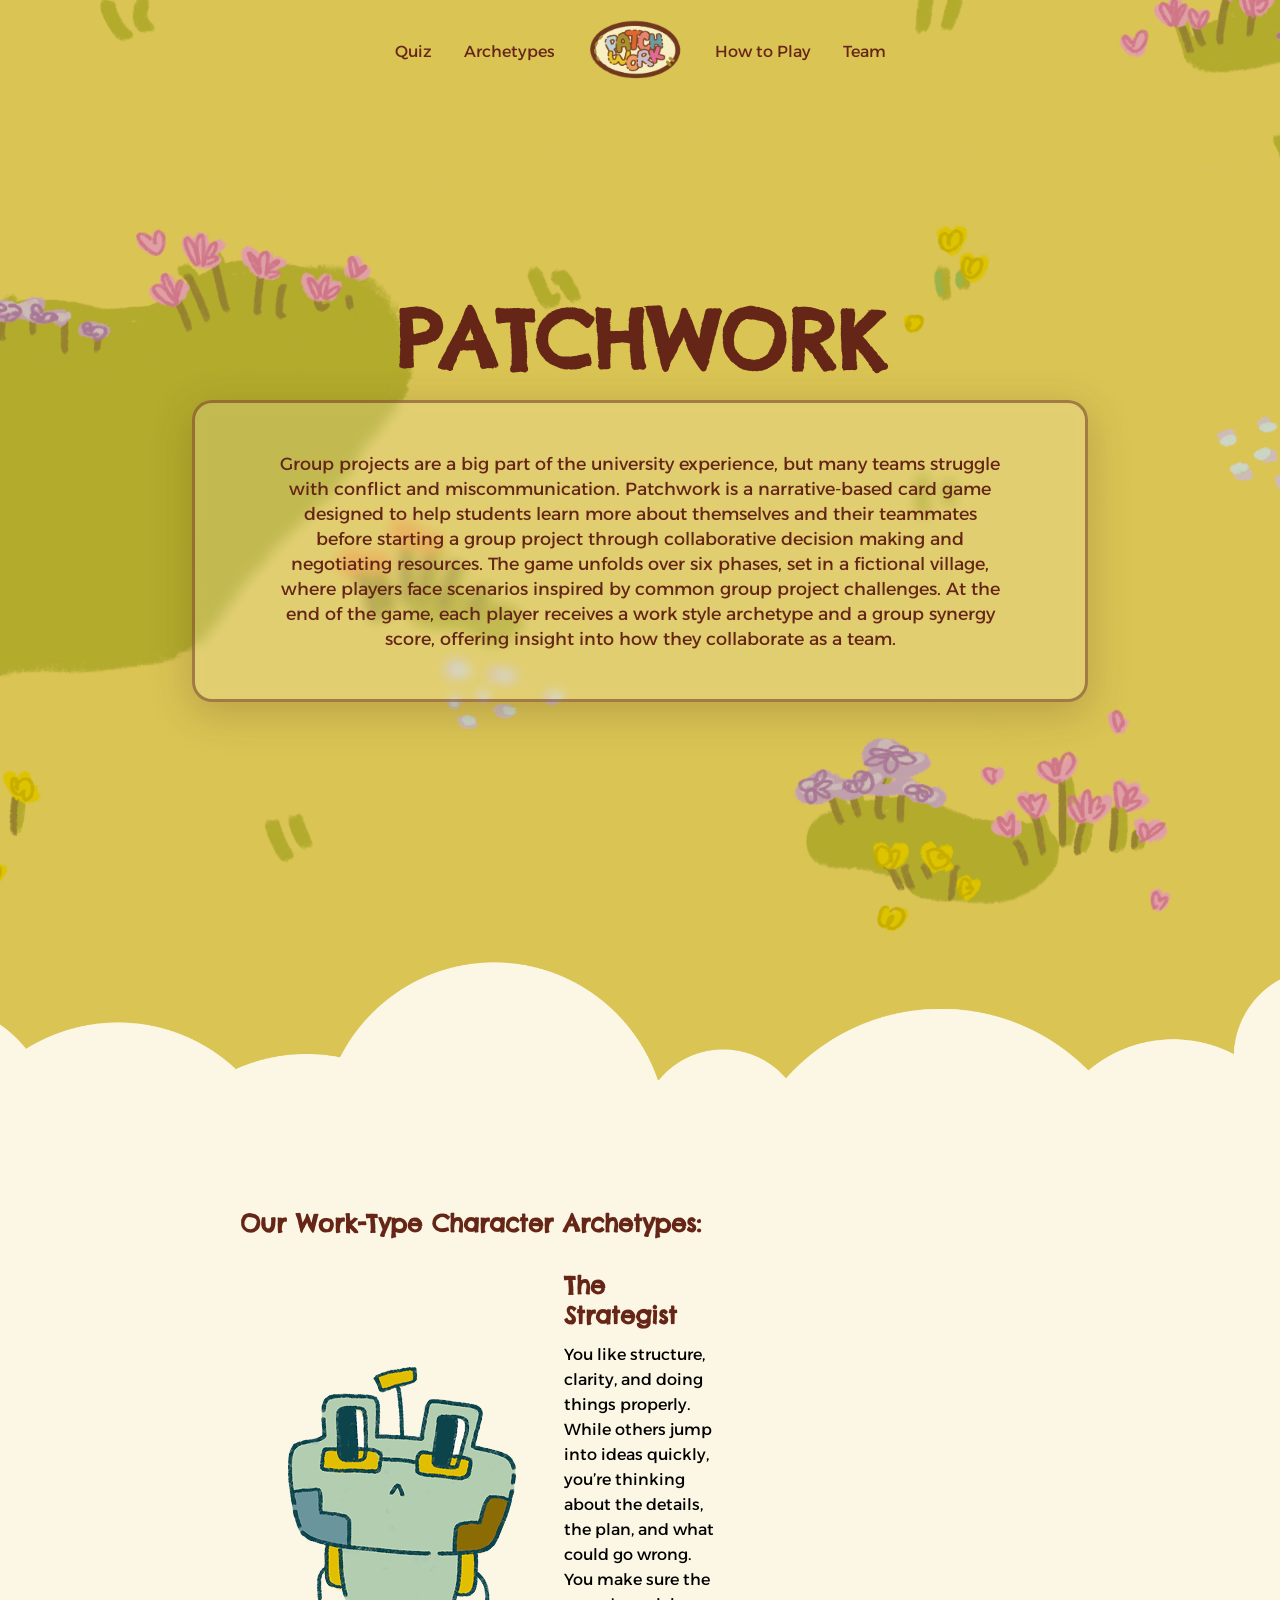
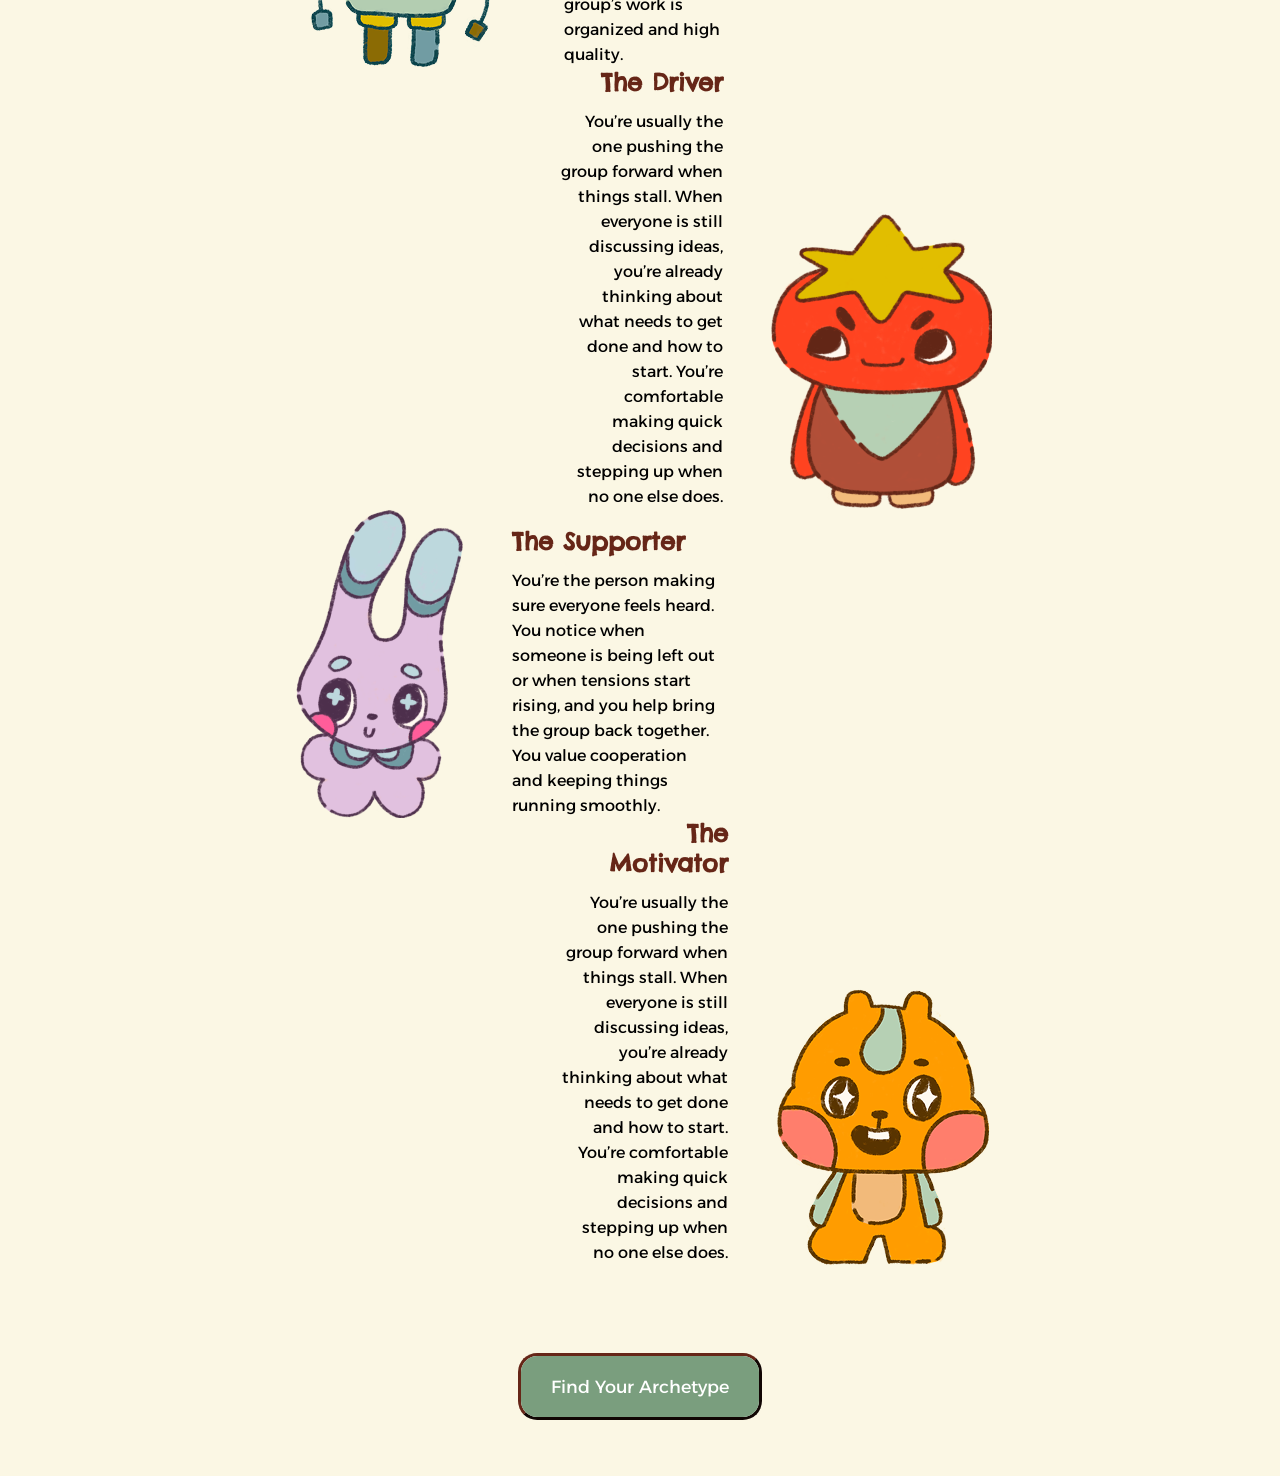
==== index.html @ 2ec2aea0 "Add files via upload" ====
<!DOCTYPE html>
<html lang="en">
<head>
  <meta charset="UTF-8" />
  <meta name="viewport" content="width=device-width, initial-scale=1.0"/>
  <title>Patchwork</title>
  <link href="main.css" rel="stylesheet">
  <link href="fonts.css" rel="stylesheet">

</head>

<header>
  <nav>
    <a class="nav" href="quiz.html">Quiz</a>
    <a class="nav" href="archetypes.html">Archetypes</a>
    <a href="index.html"><img class="nav-img" src="images/logo.png"></a>
    <a class="nav" href="">How to Play</a>
    <a class="nav" href="about.html">Team</a>
  </nav>
</header>

<body>

  <section class="hero">
  <div class="hero-content">
    <h1>PATCHWORK</h1>
    <div class="overlay-box">
      <p>Group projects are a big part of the university experience, but many teams struggle with conflict and miscommunication.
        Patchwork is a narrative-based card game designed to help students learn more about themselves and their teammates before
        starting a group project through collaborative decision making and negotiating resources. The game unfolds over six phases,
        set in a fictional village, where players face scenarios inspired by common group project challenges. At the end of the game,
        each player receives a work style archetype and a group synergy score, offering insight into how they collaborate as a team. </p>
    </div>
  </div>
</section>

<section class="archetypes">
  <h1> Our Work-Type Character Archetypes: </h1>

  <div class="char-box">
    <img src="images/strategist.png">
    <div class="char-text-right">
      <h2>The Strategist</h2>
    <p>You like structure, clarity, and doing things properly. While others jump into ideas quickly, you’re thinking about the details, the plan, and what could go wrong. You make sure the group’s work is organized and high quality.</p>
  </div>
  </div>

  <div class="char-box">
    <div class="char-text">
      <h2>The Driver</h2>
    <p>You’re usually the one pushing the group forward when things stall. When everyone is still discussing ideas, you’re already thinking about what needs to get done and how to start. You’re comfortable making quick decisions and stepping up when no one else does.</p>
  </div>
    <img src="images/driver.png">
  </div>

  <div class="char-box">
    <img src="images/supporter.png">
    <div class="char-text-right">
      <h2>The Supporter</h2>
    <p>You’re the person making sure everyone feels heard. You notice when someone is being left out or when tensions start rising, and you help bring the group back together. You value cooperation and keeping things running smoothly.</p>
  </div>
  </div>

  <div class="char-box">
    <div class="char-text">
      <h2>The Motivator</h2>
    <p>You’re usually the one pushing the group forward when things stall. When everyone is still discussing ideas, you’re already thinking about what needs to get done and how to start. You’re comfortable making quick decisions and stepping up when no one else does.</p>
  </div>
    <img src="images/motivator.png">
  </div>
</section>

<section class="quiz">
  <button class="quiz-button" id="not-quiz"><a class="button" href="quiz.html">Find Your Archetype</a></button>
</section>

</body>
</html>
---- main.css ----
/* ── TOKENS ───────────────────────────────────────────────── */
:root {
  --background: #FBF7E4;
  --text: #67665E;
  --willow: #A1C653;
  --bloom: #D2678D;
  --hayfield: #DEC43C;
  --dew: #9CC9D0;
  --stone: #A272A2;
  --steel: #EAA040;
  --brown: #662617;
  font-size: 16px;
}

* {
  margin: 0;
  padding: 0;
  box-sizing: border-box;
}

html {
  scroll-behavior: smooth;
  background-color: var(--background);
}

body {
  font-family: "Alexandria";
}

p {
  font-family: "Alexandria";
  line-height: 25px;
}

h1, h2, h3, h4 {
  font-family: "ChelseaMarket";
  color: var(--brown);
}

header {
  z-index: 2;
  display: flex;
  position: fixed;
  top: 0;
  left: 0;
  right: 0;
  /* width: 100%; */
  overflow: hidden;
  justify-content: center;
  align-items: baseline;
  align-content: flex-end;
  /* margin-top: -1rem; */
}

nav {
 display: flex;
   align-items: center;
}

nav a {
  font-weight: normal;
  margin: 1rem;
  color: var(--brown);
  text-decoration: none;
  transition: 0.05s;
}

nav a:hover, nav a:focus {

}

button {
  background-color: white;
  margin: 0.5rem;
  padding: 20px 30px;
  border-radius: 1.2rem;
  border-color: var(--brown);
  border-width: medium;
  font-family: "Alexandria";
  font-size: 1.1rem;
  text-decoration: none;
  color: var(--brown);
}

#not-quiz {
  padding: 0;
}

.button {
  text-decoration: none;
  display: inline-block;
  padding: 20px 30px;

  background: #7a9e7e;
  color: white;

  border-radius: 10px;
  text-decoration: none;

  cursor: pointer;
  transition: 0.3s;
}

.button:hover {
  background: #5f8263;
}

.nav-img {
  /* margin-top: -1rem; */
  max-width: 6rem;
  height: auto;
}

.hero {
  height: 120vh; /* Full screen height */
  width: 100%;

  background-image: url('images/background.png');
  background-size: cover;        /* fills screen */
  background-position: center;   /* keeps image centered */
  background-repeat: no-repeat;

  display: flex;
  align-items: center;           /* vertical center */
  justify-content: center;       /* horizontal center */
  position: relative;
}

.hero-content {
  text-align: center;
  color: white;
  margin-top: -10vh;
  /* max-width: 800px;
  padding: 0 20px; */
}

.hero-content h1 {
  font-size: 5rem;
  margin-bottom: 10px;
  color: var(--brown);
}

.hero-content p {
  font-size: 1.1rem;
  color: var(--brown);
}

.hero-content {
  position: relative; /* keeps text above overlay */
  z-index: 1;
}

/* Cozy box */
.overlay-box {
  position: relative;
  z-index: 1;

  background: rgba(255, 248, 230, 0.2);
  backdrop-filter: blur(6px);

  padding: 3rem 5rem 3rem 5rem;
  border-radius: 20px;

  max-width: 70vw;
  text-align: center;

  border: 3px solid rgba(102, 38, 23, 0.5);
  box-shadow: 0 10px 40px rgba(80, 60, 30, 0.25);
}

.overlay-box p {
  color: var(--brown);
}

.archetypes {
  margin: 8rem 15rem 10rem 15rem;
}

.char-box {
  display: flex;
  align-items: flex-end;
  margin: 2rem 0 -2rem 0;
}

.char-box img {
  max-width: 20rem;
  margin-right: 3rem;
  margin-left: 3rem;
}

.char-text h2 {
  margin-bottom: 0.75rem;
  text-align: right;
}

.char-text p {
  text-align: right;
}

.char-text {
  margin-left: 20rem;
}

.char-text-right {
  margin-right: 20rem;
}

.char-text-right h2 {
  margin-bottom: 0.75rem;
}

.quiz-button {
  overflow: hidden;
  justify-content: center;
}

.quiz {
  text-align: center;
  margin-top: -5rem;
  margin-bottom: 3rem;
}


#quiz {
  height: 70vh;
  margin: 0 20rem 0 20rem;

  /* background-image: url('images/background.png');
  background-size: cover;
  background-position: center;
  background-repeat: no-repeat; */

  align-items: center;
  justify-content: center;
  position: relative;
  text-align: center;
  color: white;
  margin-top: 30vh;

}

.question-text {
  text-align: center;
  /* margin-top: -10vh; */
  font-size: 2rem;
  margin-bottom: 1.5rem;
  color: var(--brown);
}

#answers {
  display: flex;
  flex-direction: column;
  gap: 12px;
}

#answers button {
  width: 100%;
  padding: 12px;
}
---- fonts.css ----
@font-face {
	font-family: 'ChelseaMarket'; //for the headers
	font-weight: normal;
	font-style: normal;
	/* letter-spacing: 3px; */
	src: url('fonts/ChelseaMarket-Regular.ttf') format('truetype');
}

@font-face {
	font-family: 'Alexandria'; //for the body
	font-weight: normal;
	font-style: normal;
	letter-spacing: 3px;
  line-height: 28px;
	src: url('fonts/Alexandria[wght].ttf') format('truetype');
}
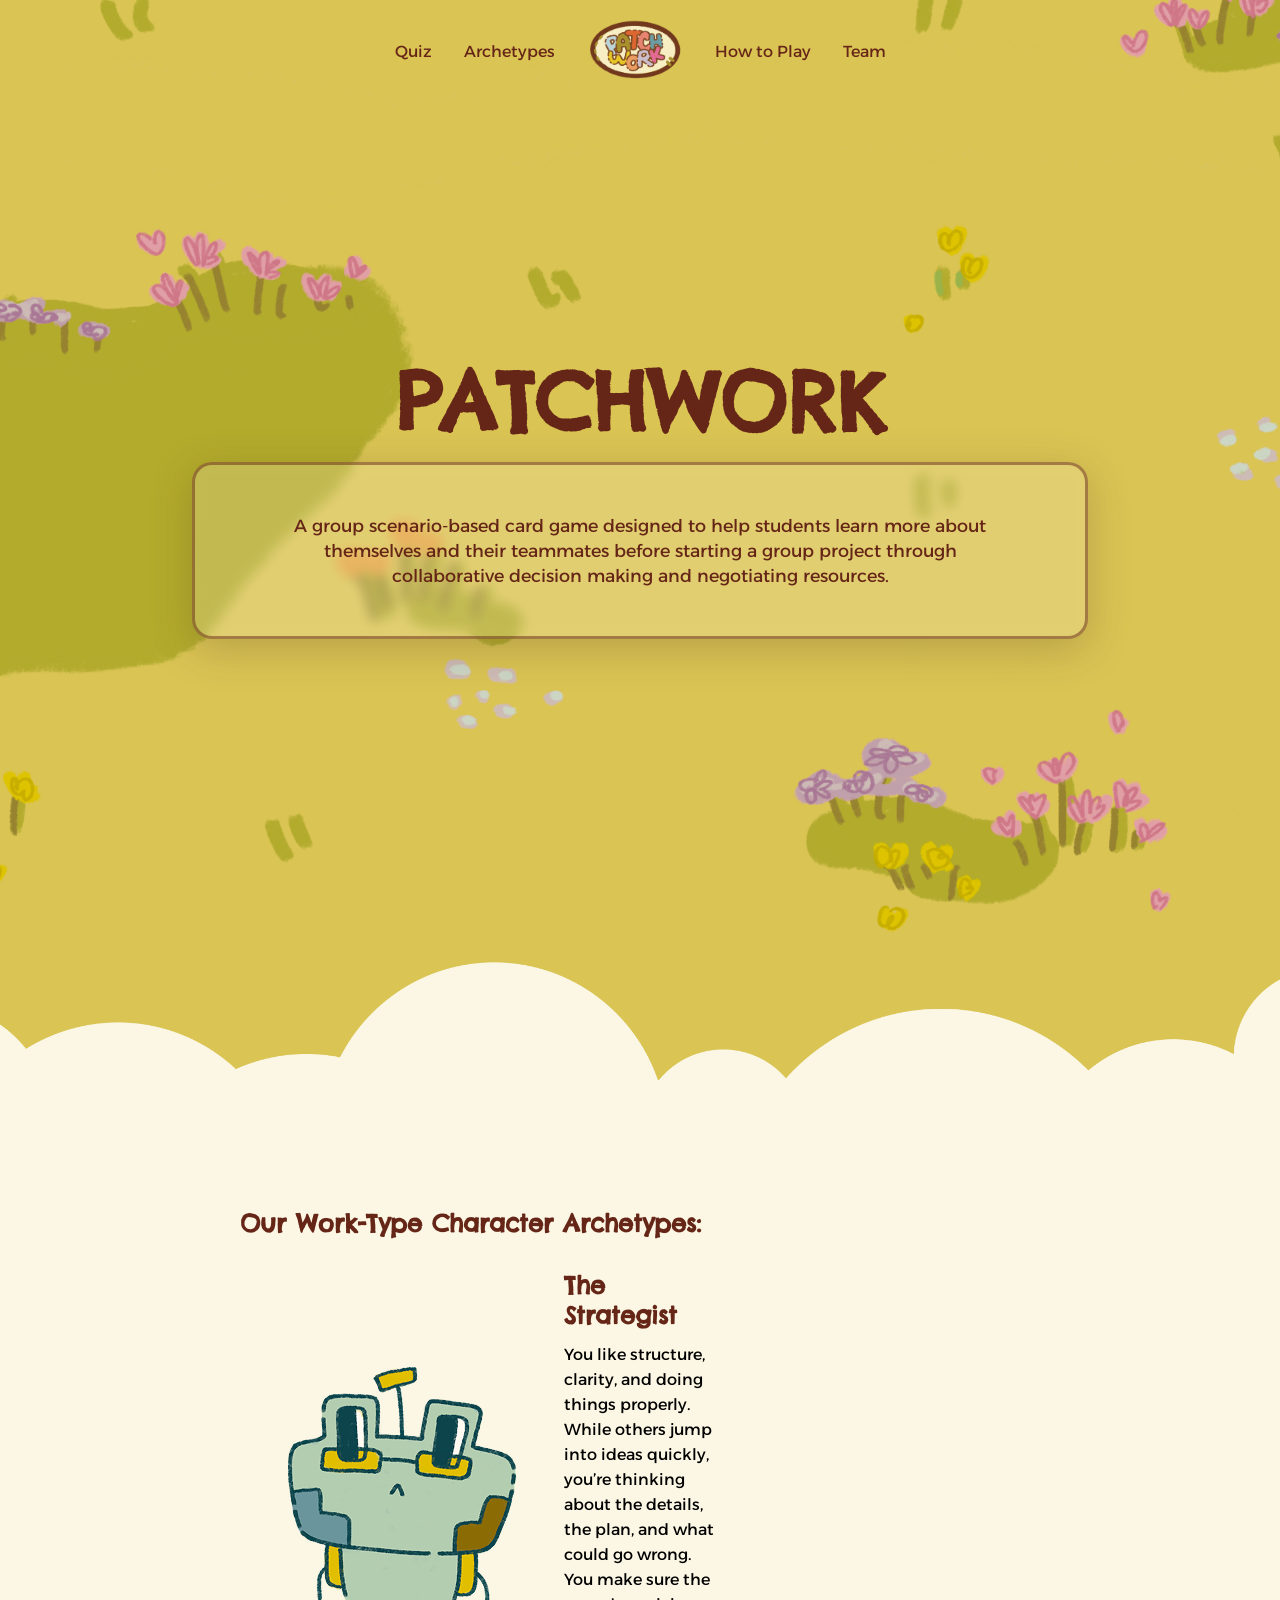
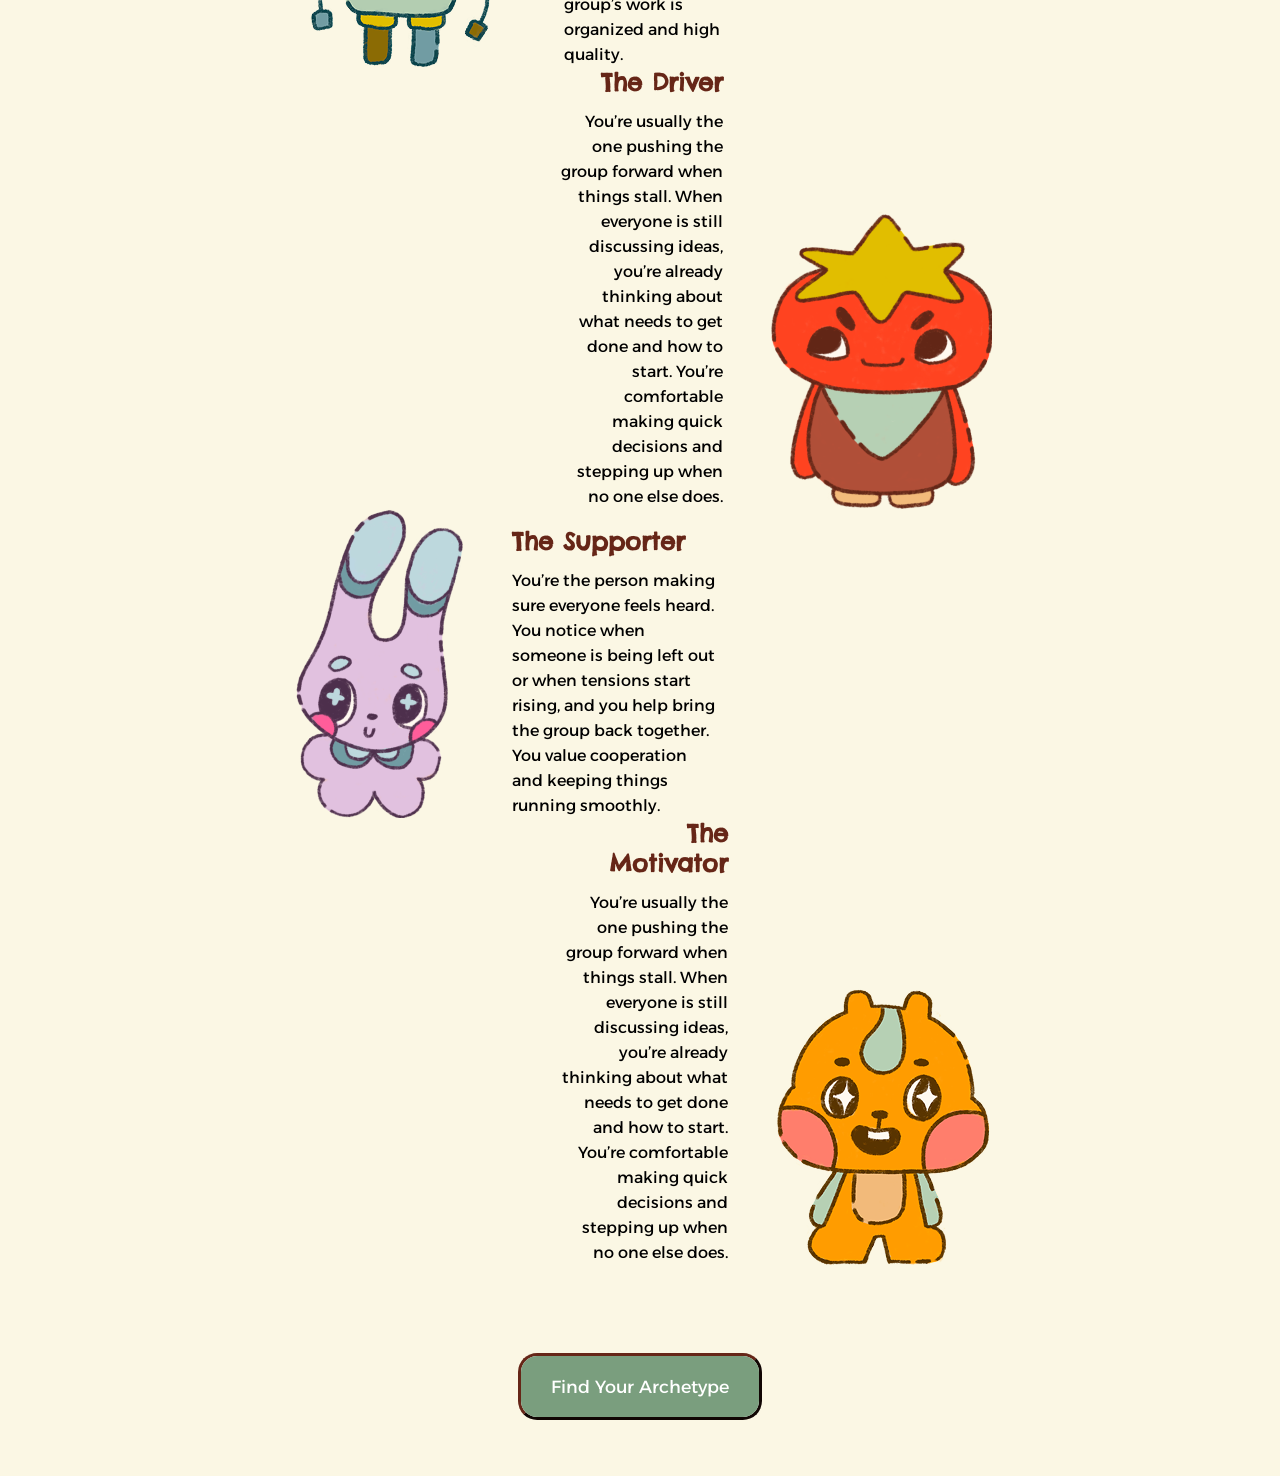
==== commit 825f5267: "Add files via upload" ====
--- a/index.html
+++ b/index.html
@@ -25,11 +25,8 @@
   <div class="hero-content">
     <h1>PATCHWORK</h1>
     <div class="overlay-box">
-      <p>Group projects are a big part of the university experience, but many teams struggle with conflict and miscommunication.
-        Patchwork is a narrative-based card game designed to help students learn more about themselves and their teammates before
-        starting a group project through collaborative decision making and negotiating resources. The game unfolds over six phases,
-        set in a fictional village, where players face scenarios inspired by common group project challenges. At the end of the game,
-        each player receives a work style archetype and a group synergy score, offering insight into how they collaborate as a team. </p>
+      <p> A group scenario-based card game designed to help students learn more about themselves and their teammates before
+        starting a group project through collaborative decision making and negotiating resources. </p>
     </div>
   </div>
 </section>
--- a/main.css
+++ b/main.css
@@ -257,3 +257,249 @@
   width: 100%;
   padding: 12px;
 }
+
+.result-screen {
+  margin-top: 1rem;
+  display: flex;
+  flex-direction: column;
+  align-items: center;
+  justify-content: center;
+  height: 100vh;
+  gap: 20px;
+}
+
+.result-buttons {
+  display: flex;
+  gap: 15px;
+  margin-bottom: 3rem;
+}
+
+@media (max-width: 720px) {
+  html {
+    font-size: 16px;
+    max-width: 100vw;
+  }
+
+  p {
+    line-height: 20px;
+  }
+
+  header {
+    z-index: 2;
+    display: flex;
+    position: fixed;
+    top: 0;
+    left: 0;
+    right: 0;
+    max-width: 100%;
+    overflow: hidden;
+    justify-content: center;
+    align-items: baseline;
+    align-content: flex-end;
+    margin-top: 1rem;
+  }
+
+  nav {
+   display: flex;
+   align-items: center;
+  }
+
+  nav a {
+    font-weight: normal;
+    margin: 0.5rem;
+    color: var(--brown);
+    text-decoration: none;
+    transition: 0.05s;
+  }
+
+  button {
+    background-color: white;
+    margin: 0.5rem;
+    padding: 20px 30px;
+    border-radius: 1.2rem;
+    border-color: var(--brown);
+    border-width: medium;
+    font-family: "Alexandria";
+    font-size: 1.1rem;
+    text-decoration: none;
+    color: var(--brown);
+  }
+
+  #not-quiz {
+    padding: 0;
+  }
+
+  .button {
+    text-decoration: none;
+    display: inline-block;
+    padding: 20px 30px;
+
+    background: #7a9e7e;
+    color: white;
+
+    border-radius: 10px;
+    text-decoration: none;
+
+    cursor: pointer;
+    transition: 0.3s;
+  }
+
+  .button:hover {
+    background: #5f8263;
+  }
+
+  .nav-img {
+    /* margin-top: -1rem; */
+    max-width: 3rem;
+    height: auto;
+  }
+
+  .hero {
+    height: 110vh; /* Full screen height */
+    width: 100%;
+
+    background-image: url('images/background-m.png');
+    background-size: cover;        /* fills screen */
+    background-position: center;   /* keeps image centered */
+    background-repeat: no-repeat;
+
+    display: flex;
+    align-items: center;           /* vertical center */
+    justify-content: center;       /* horizontal center */
+    position: relative;
+  }
+
+  .hero-content {
+    text-align: center;
+    color: white;
+    margin-top: 0;
+    /* max-width: 800px;
+    padding: 0 20px; */
+  }
+
+  .hero-content h1 {
+    font-size: 2rem;
+  }
+
+  .hero-content p {
+    font-size: 1rem;
+  }
+
+  /* Cozy box */
+  .overlay-box {
+    background: rgba(255, 248, 230, 0.2);
+    backdrop-filter: blur(6px);
+
+    padding: 1rem 3rem 1rem 3rem;
+
+    max-width: 80vw;
+  }
+
+  .overlay-box p {
+    color: var(--brown);
+  }
+
+  .archetypes {
+    margin: 2rem;
+  }
+
+
+  .archetypes h1{
+    font-size: 1.5rem;
+  }
+
+  .char-box {
+    margin: 2rem 0 -1rem 0;
+    align-items: center;
+  }
+
+  .char-box img {
+    max-width: 8rem;
+    margin-right: 1rem;
+    margin-left: 1rem;
+  }
+
+  .char-text h2 {
+    margin-bottom: 0;
+    text-align: right;
+  }
+
+  .char-text p {
+    display: none;
+  }
+
+  .char-text {
+    margin-left: 3rem;
+  }
+
+  .char-text-right {
+    margin-right: 3rem;
+  }
+
+  .char-text-right p {
+    display: none;
+  }
+
+  .char-text-right h2 {
+    margin-bottom: 0.75rem;
+  }
+
+  .quiz-button {
+    overflow: hidden;
+    justify-content: center;
+  }
+
+  .quiz {
+    text-align: center;
+    margin-top: 1rem;
+    margin-bottom: 4rem;
+  }
+
+
+  #quiz {
+    height: 100vh;
+    margin: 0 3rem;
+
+    margin-top: 20vh;
+  }
+
+  .question-text {
+    text-align: center;
+    /* margin-top: -10vh; */
+    font-size: 1.5rem;
+    margin-bottom: 1.5rem;
+  }
+
+  #answers {
+    display: flex;
+    flex-direction: column;
+    gap: 12px;
+  }
+
+  #answers button {
+    width: 100%;
+    padding: 12px;
+  }
+
+
+  .result-screen {
+    margin-top: 0rem;
+    display: flex;
+    flex-direction: column;
+    align-items: center;
+    justify-content: center;
+    height: 100vh;
+    gap: 20px;
+  }
+
+  .result-buttons {
+    display: flex;
+    gap: 15px;
+    margin-bottom: 3rem;
+  }
+
+ #result-image {
+   margin-top: -14rem;
+   max-width: 80vw;
+ }
+}
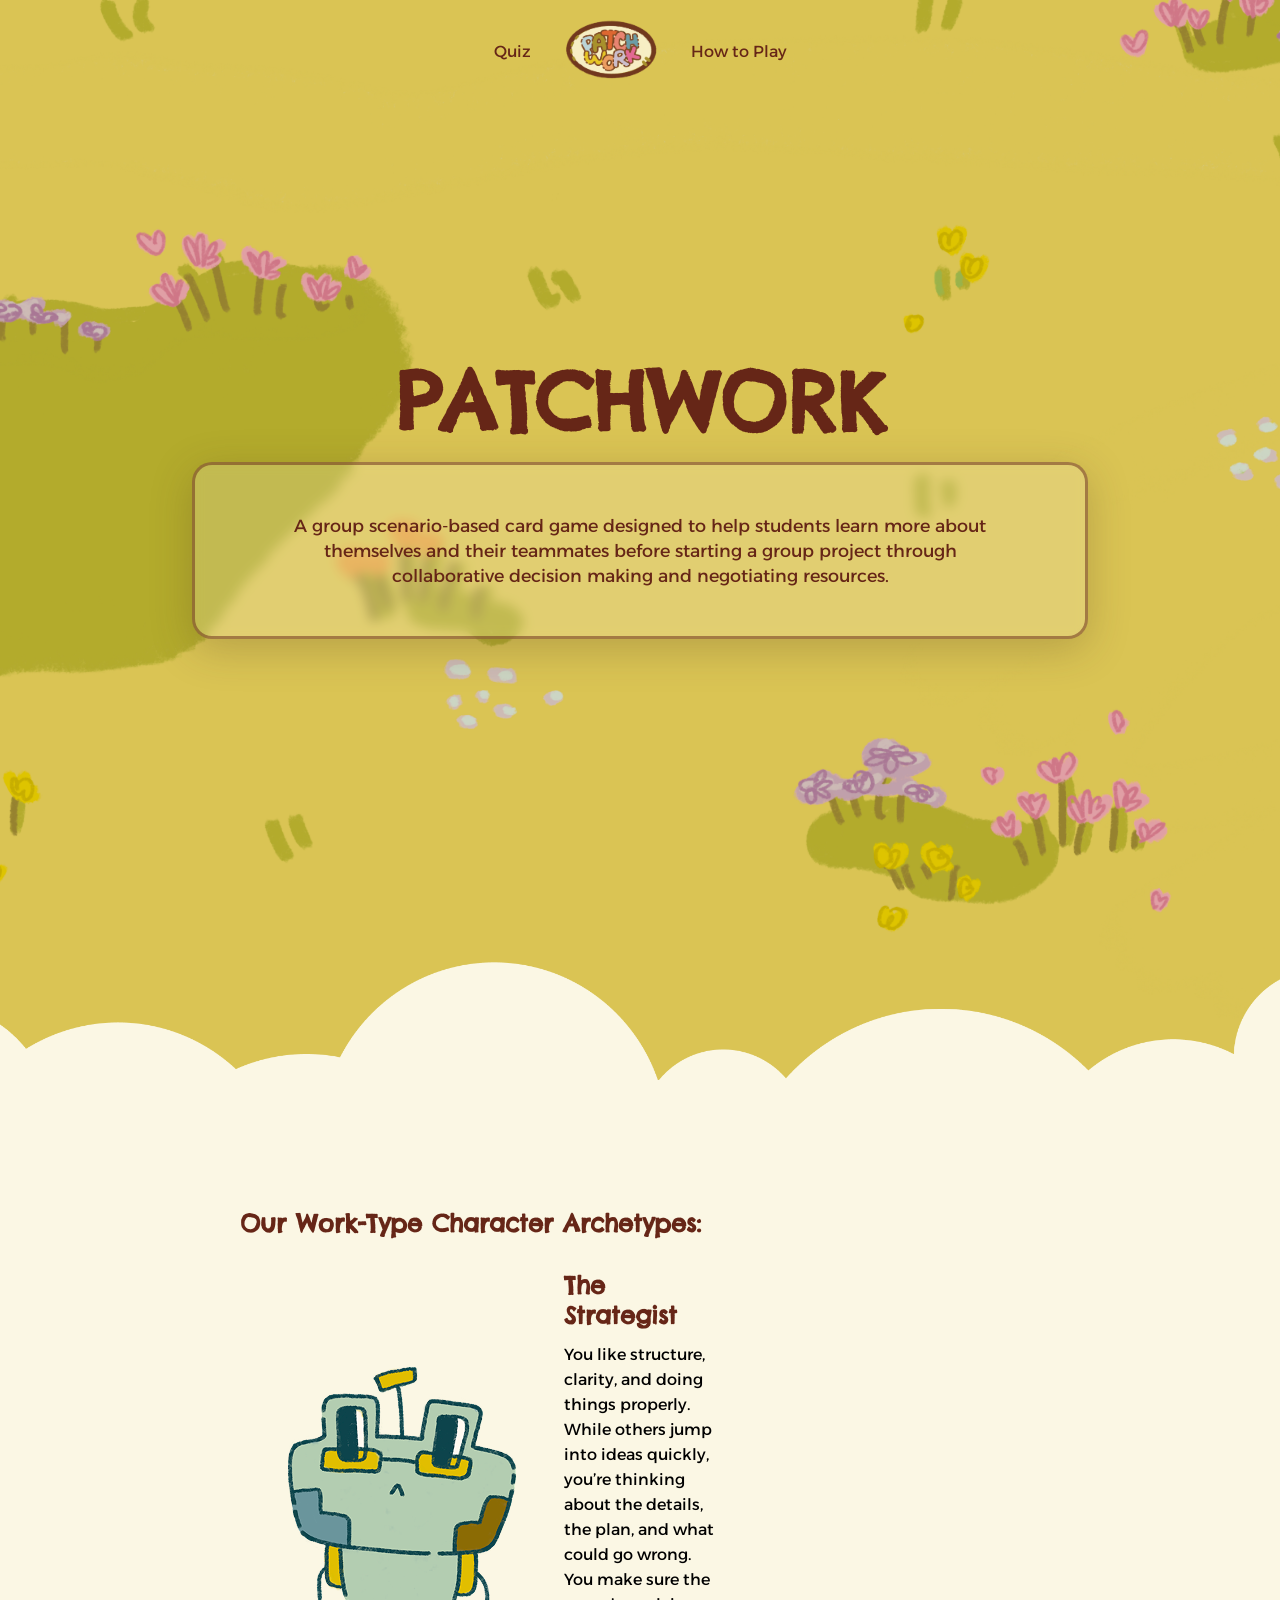
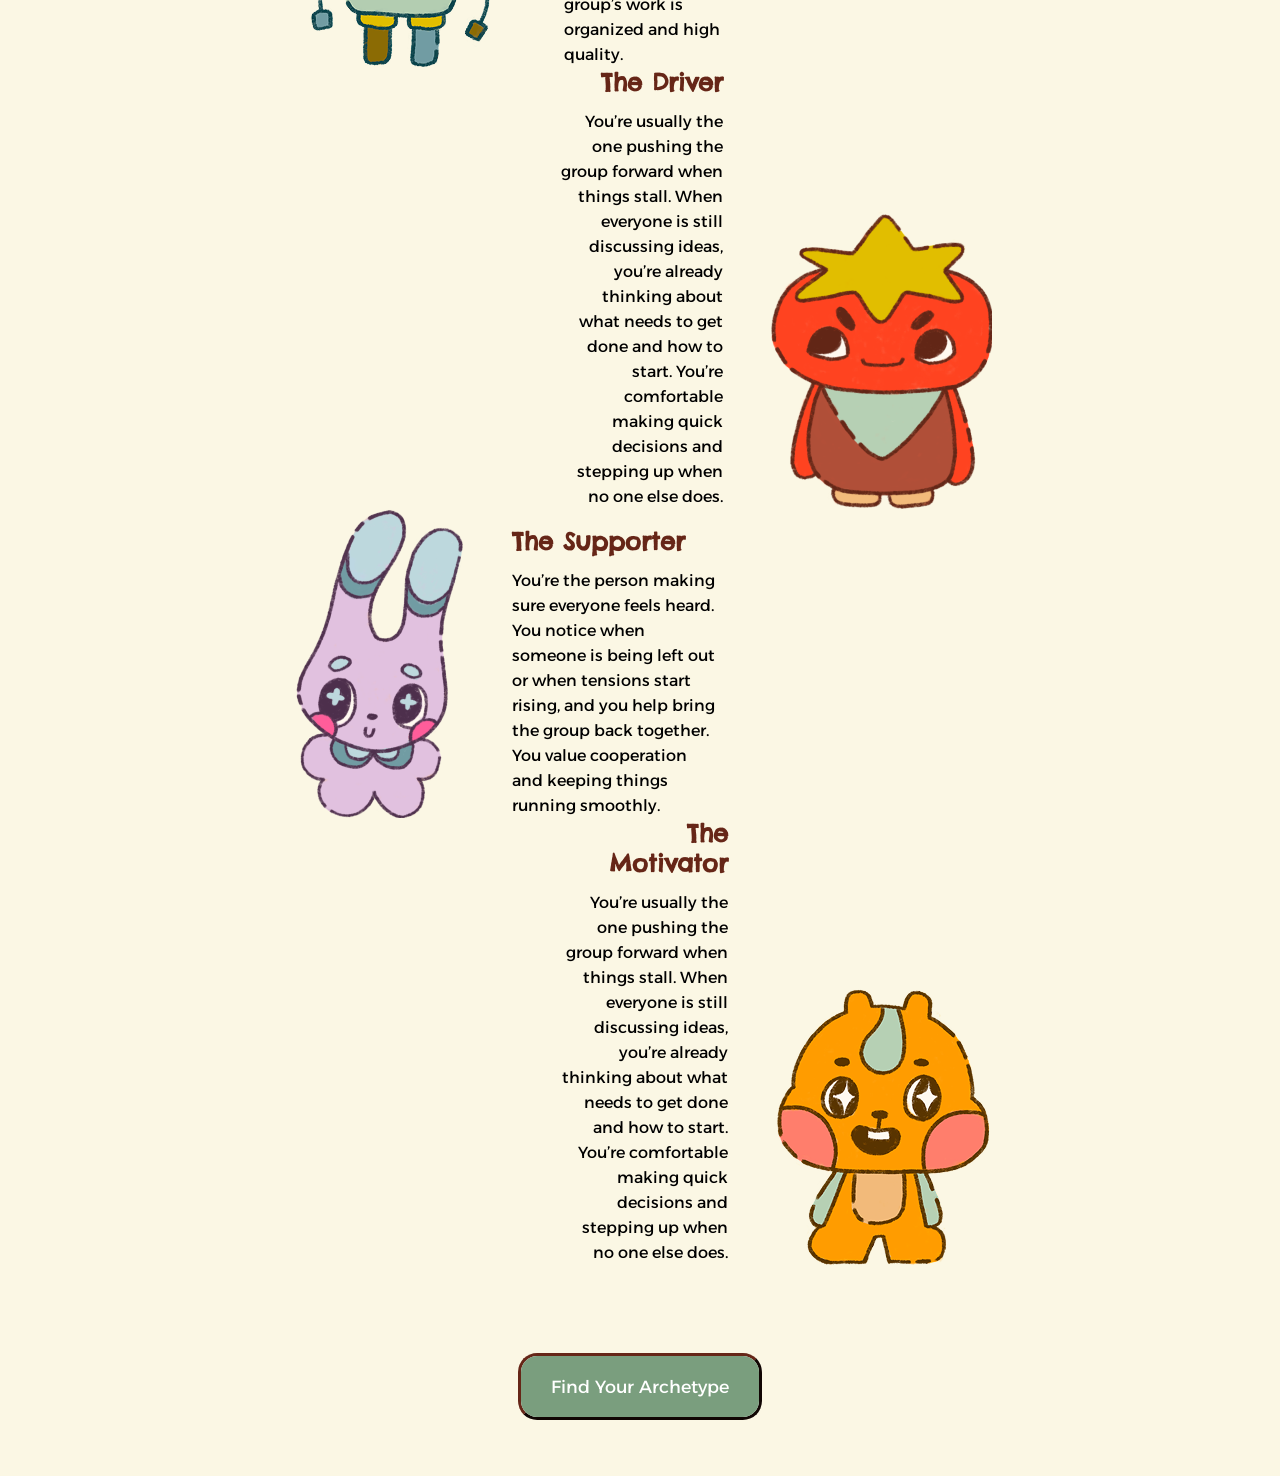
==== commit 332937e2: "Update index.html" ====
--- a/index.html
+++ b/index.html
@@ -12,10 +12,10 @@
 <header>
   <nav>
     <a class="nav" href="quiz.html">Quiz</a>
-    <a class="nav" href="archetypes.html">Archetypes</a>
+    <!-- <a class="nav" href="archetypes.html">Archetypes</a> -->
     <a href="index.html"><img class="nav-img" src="images/logo.png"></a>
-    <a class="nav" href="">How to Play</a>
-    <a class="nav" href="about.html">Team</a>
+    <a class="nav" href="rules.html">How to Play</a>
+    <!-- <a class="nav" href="about.html">Team</a> -->
   </nav>
 </header>
 
--- a/main.css
+++ b/main.css
@@ -273,6 +273,20 @@
   gap: 15px;
   margin-bottom: 3rem;
 }
+
+#progress {
+  margin-top: 20px;
+  text-align: center;
+  font-size: 0.9rem;
+  color: #7a9e7e;
+}
+
+.rule{
+  margin-top: 3rem;
+  display: flex;
+  justify-content: center; /* Centers horizontally */
+}
+
 
 @media (max-width: 720px) {
   html {
@@ -329,6 +343,15 @@
     padding: 0;
   }
 
+  .rule{
+    margin-top: 3rem;
+    display: inline-block;
+  }
+
+  .rule img {
+    max-width: 100vw;
+  }
+
   .button {
     text-decoration: none;
     display: inline-block;
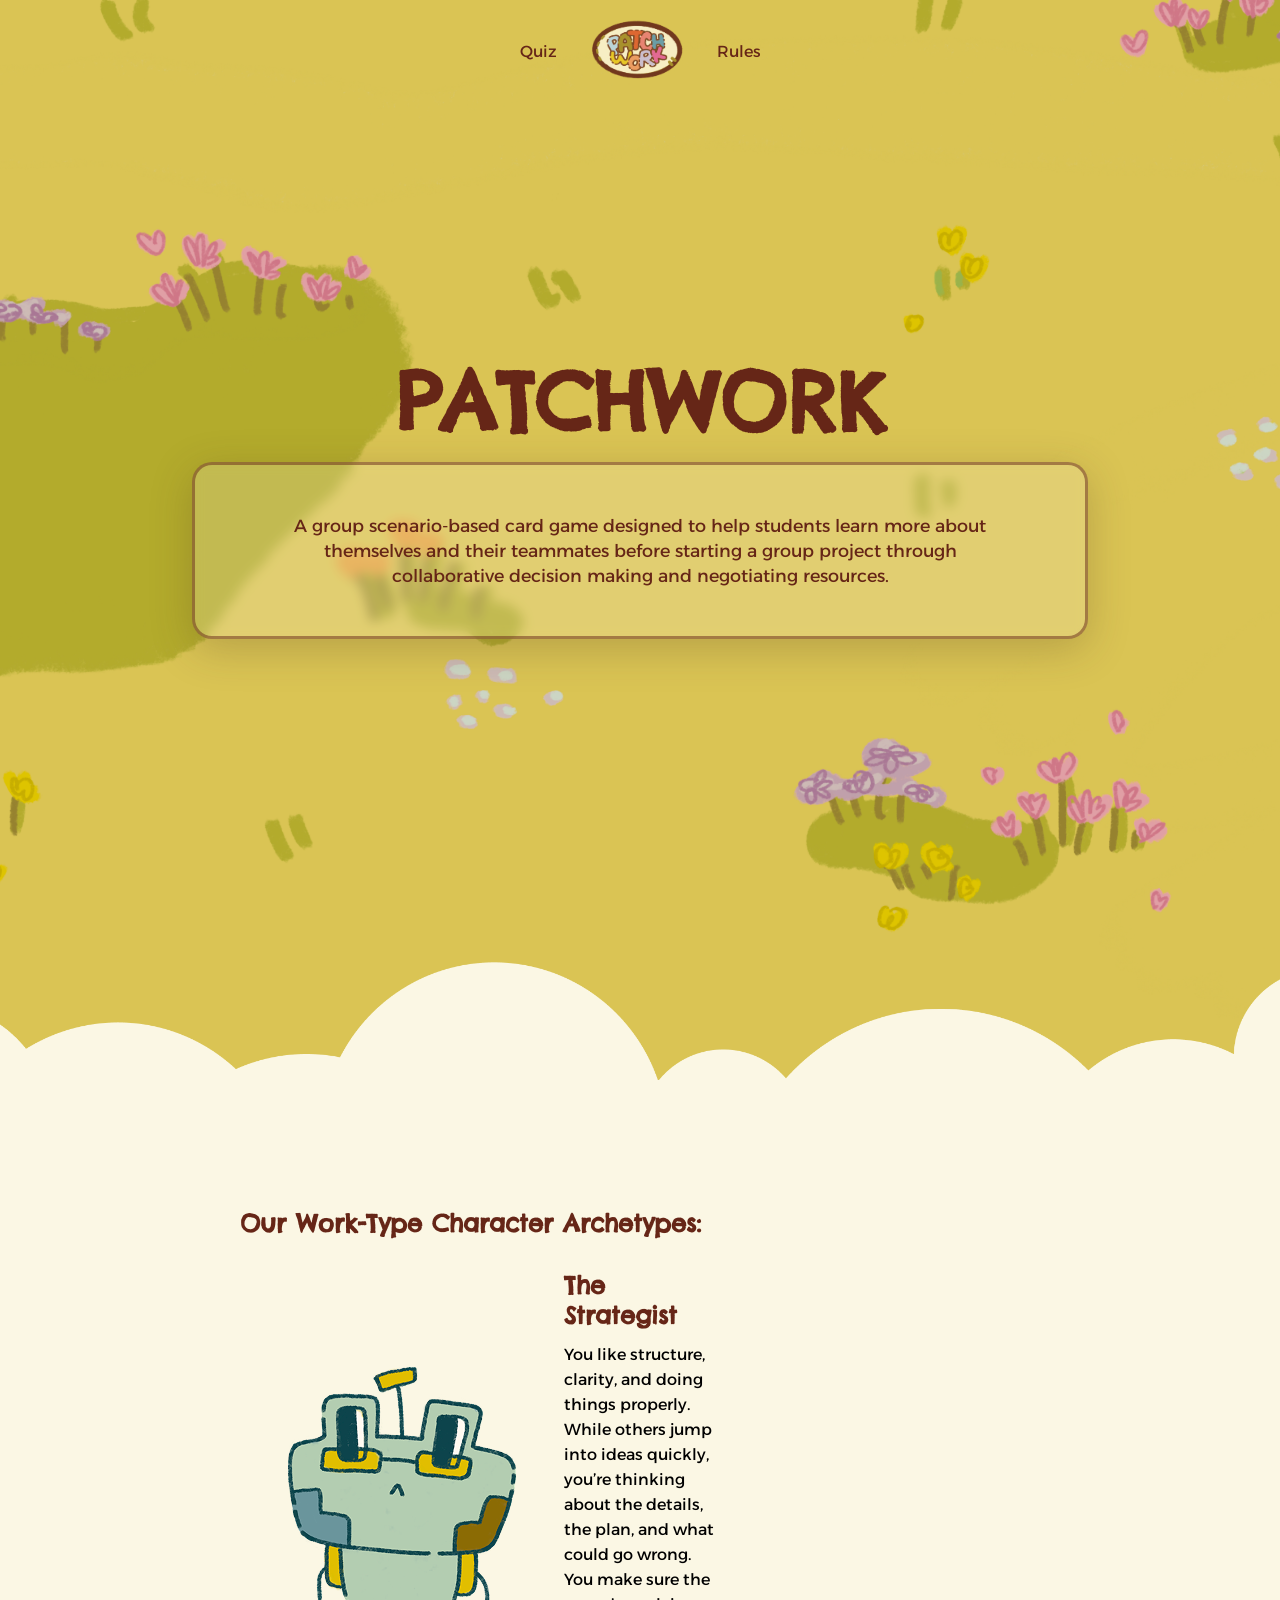
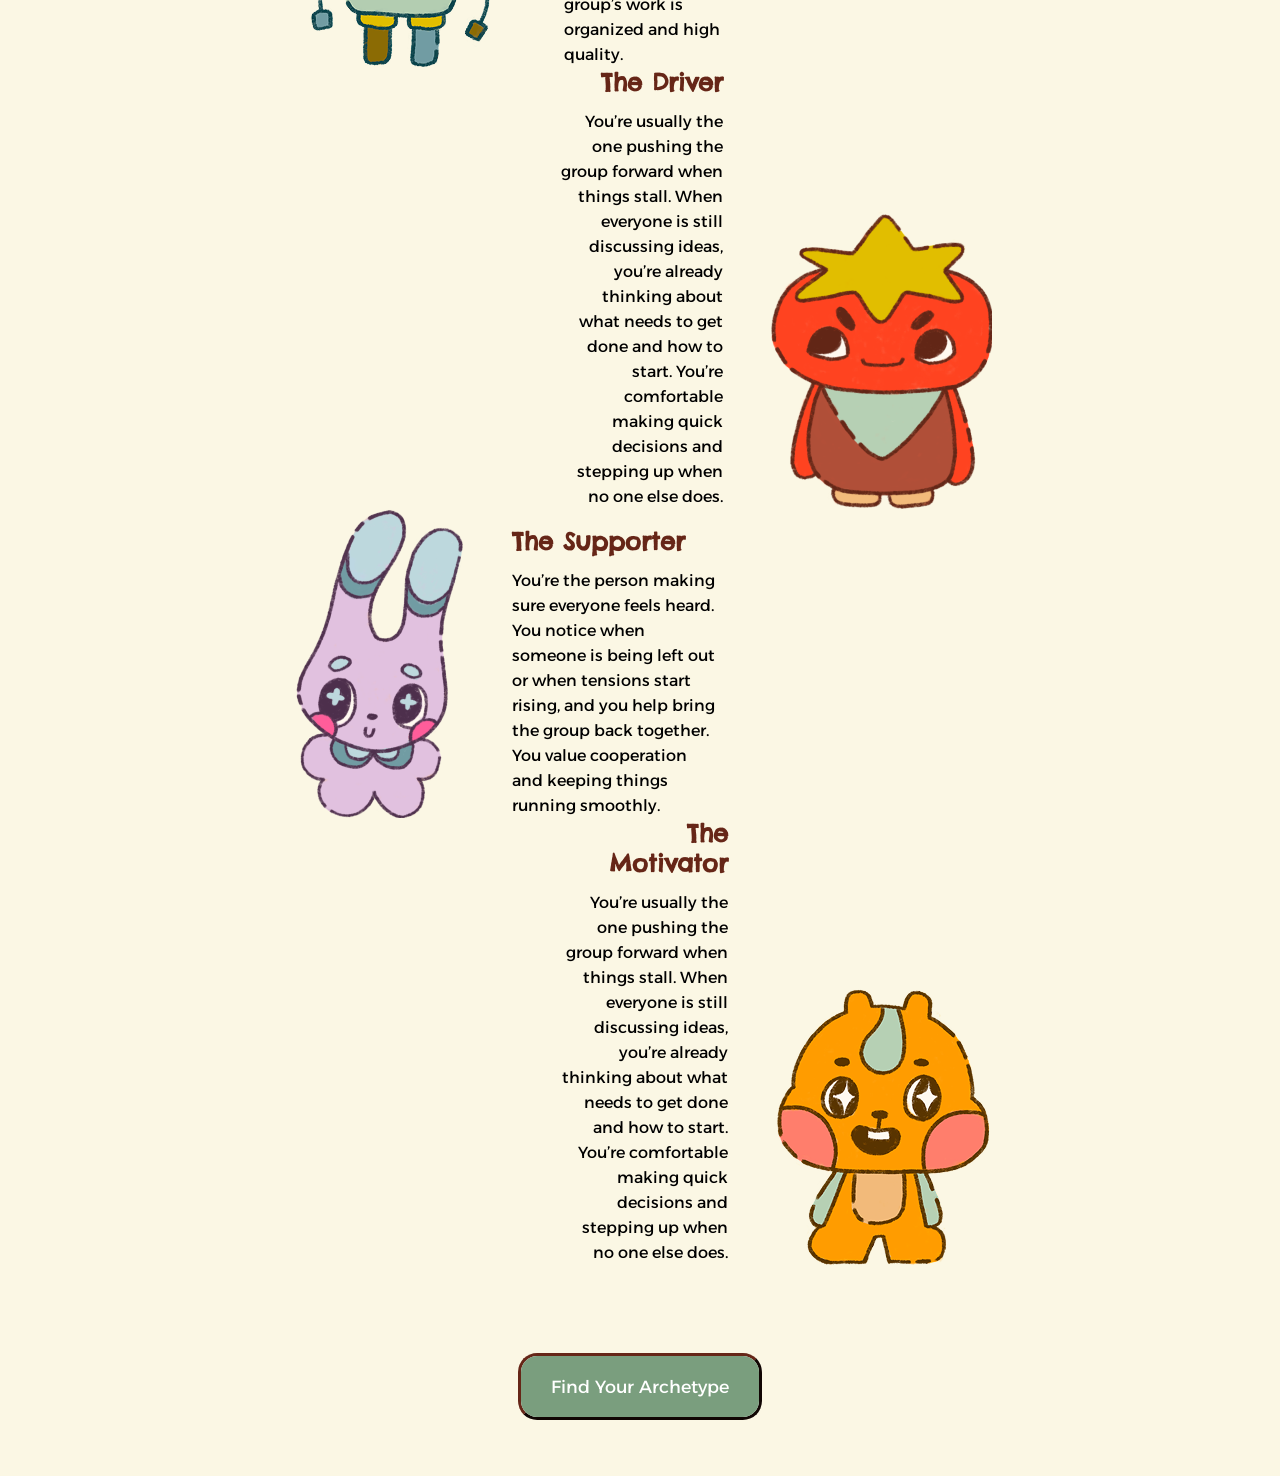
==== commit 2fca5af8: "Update index.html" ====
--- a/index.html
+++ b/index.html
@@ -14,7 +14,7 @@
     <a class="nav" href="quiz.html">Quiz</a>
     <!-- <a class="nav" href="archetypes.html">Archetypes</a> -->
     <a href="index.html"><img class="nav-img" src="images/logo.png"></a>
-    <a class="nav" href="rules.html">How to Play</a>
+    <a class="nav" href="rules.html">Rules</a>
     <!-- <a class="nav" href="about.html">Team</a> -->
   </nav>
 </header>
